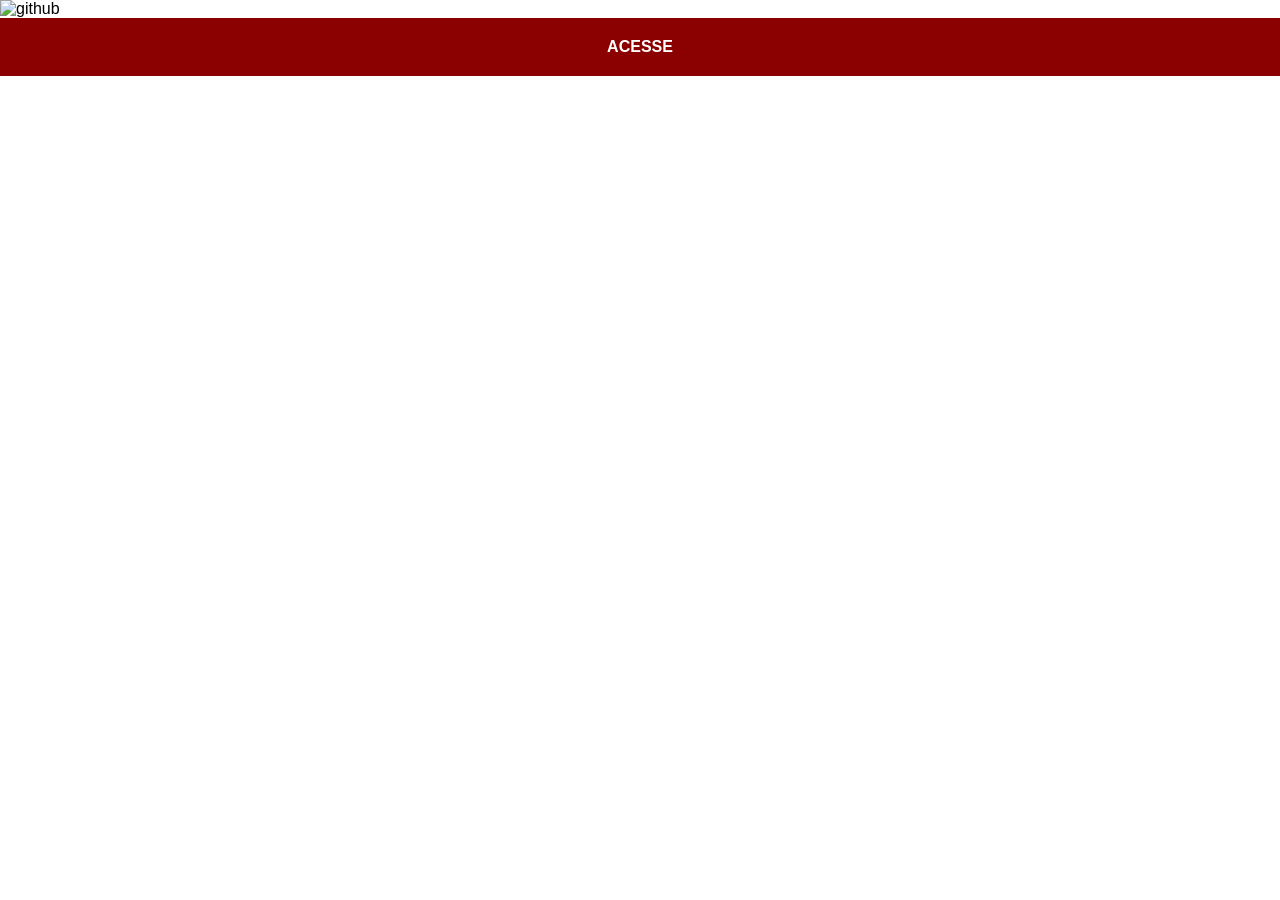
==== github.html @ 0ae4f5d8 "Atualização - Projeto Social" ====
<!DOCTYPE html>
<html lang="en">
<head>
    <meta charset="UTF-8">
    <meta name="viewport" content="width=device-width, initial-scale=1.0">
    <title>GitHub</title>
    <link rel="stylesheet" href="estilos/social.css">
</head>
<body>
    <img src="imagens/tela-github.jpg" alt="github">
    <a href="https://gustavoguanabara.github.io" target="_blank">ACESSE</a>
</body>
</html>
---- estilos/social.css ----
@charset "UTF-8";

        * {
            margin: 0px;
            padding: 0px;
            font-family: Arial, Helvetica, sans-serif;
        }

        ::-webkit-scrollbar {
            width: 0px;
            height: 0px;
        }

        img {
            width: 100vw;
        }

        a {
            display: block;
            background-color: darkred;
            padding: 20px;
            text-align: center;
            font-weight: bold;
            text-decoration: none;
            color: white;
        }

        a:hover {
            background-color: red;
        }
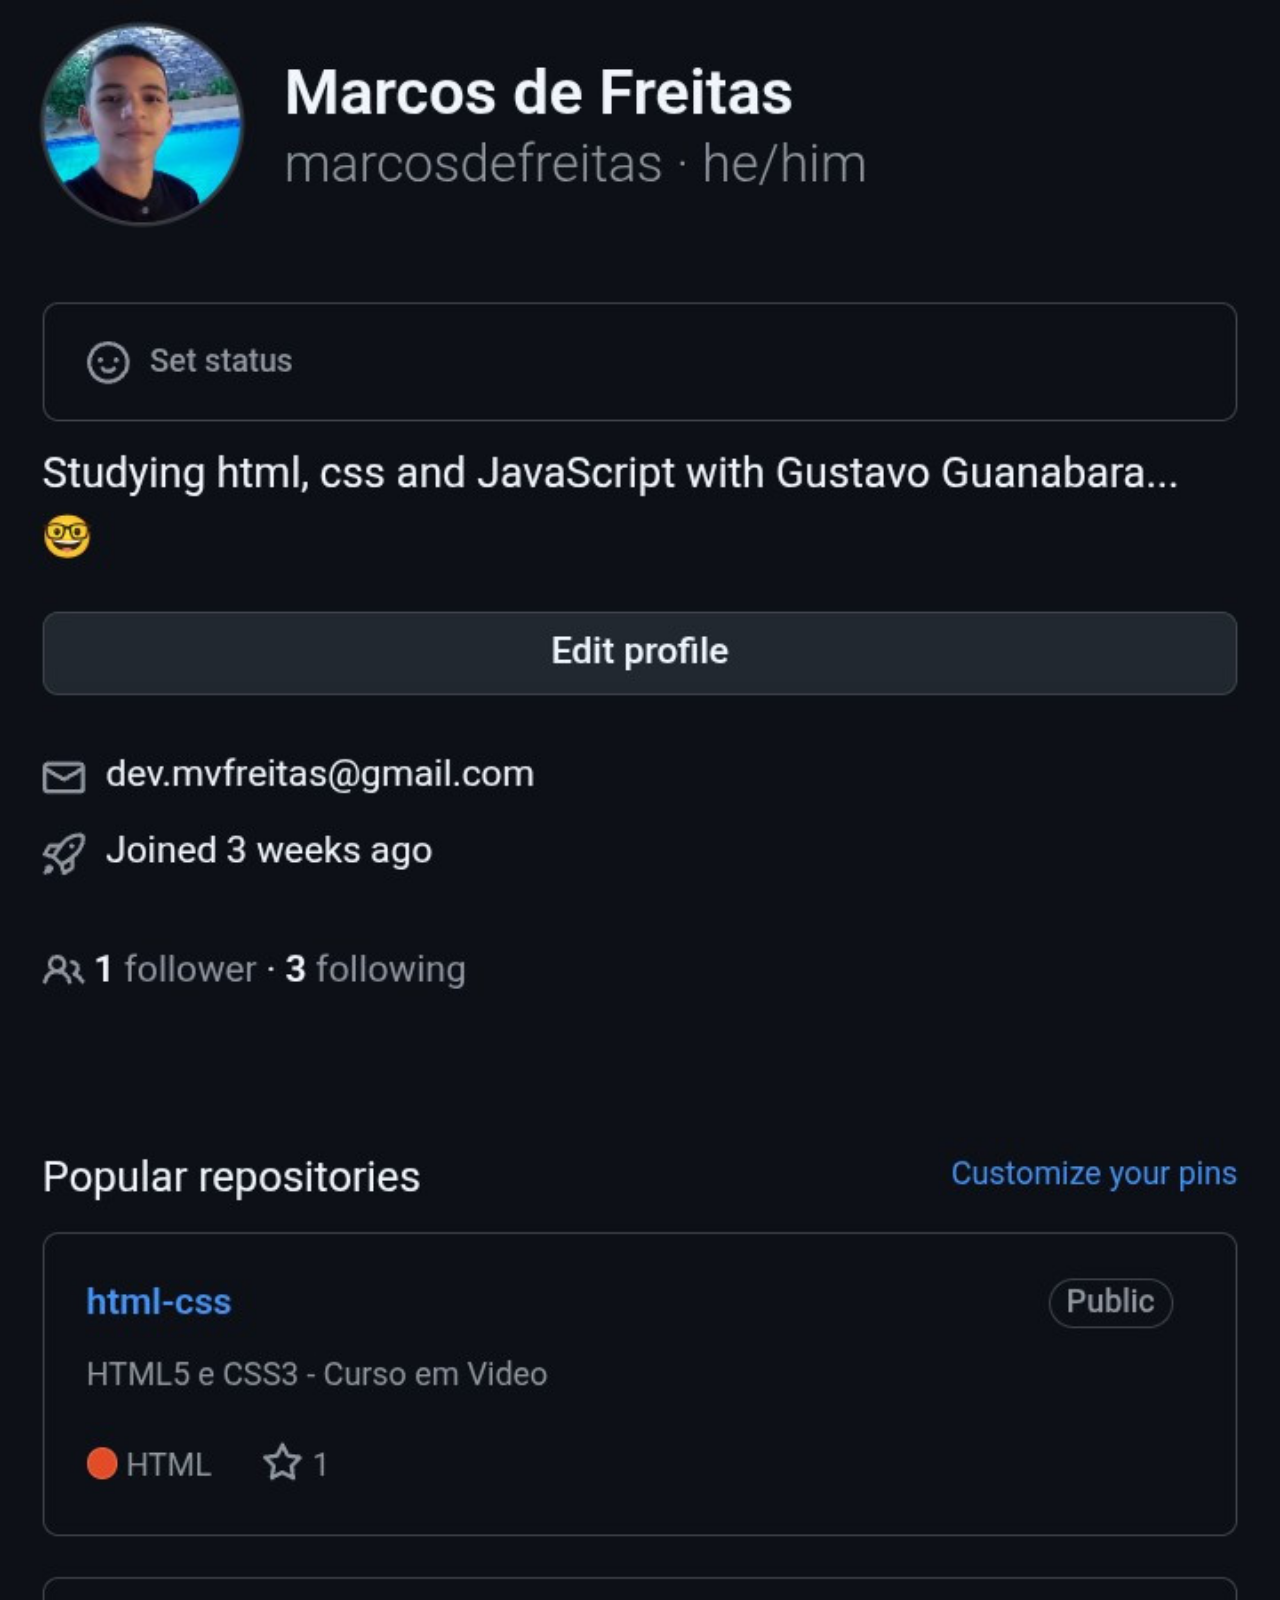
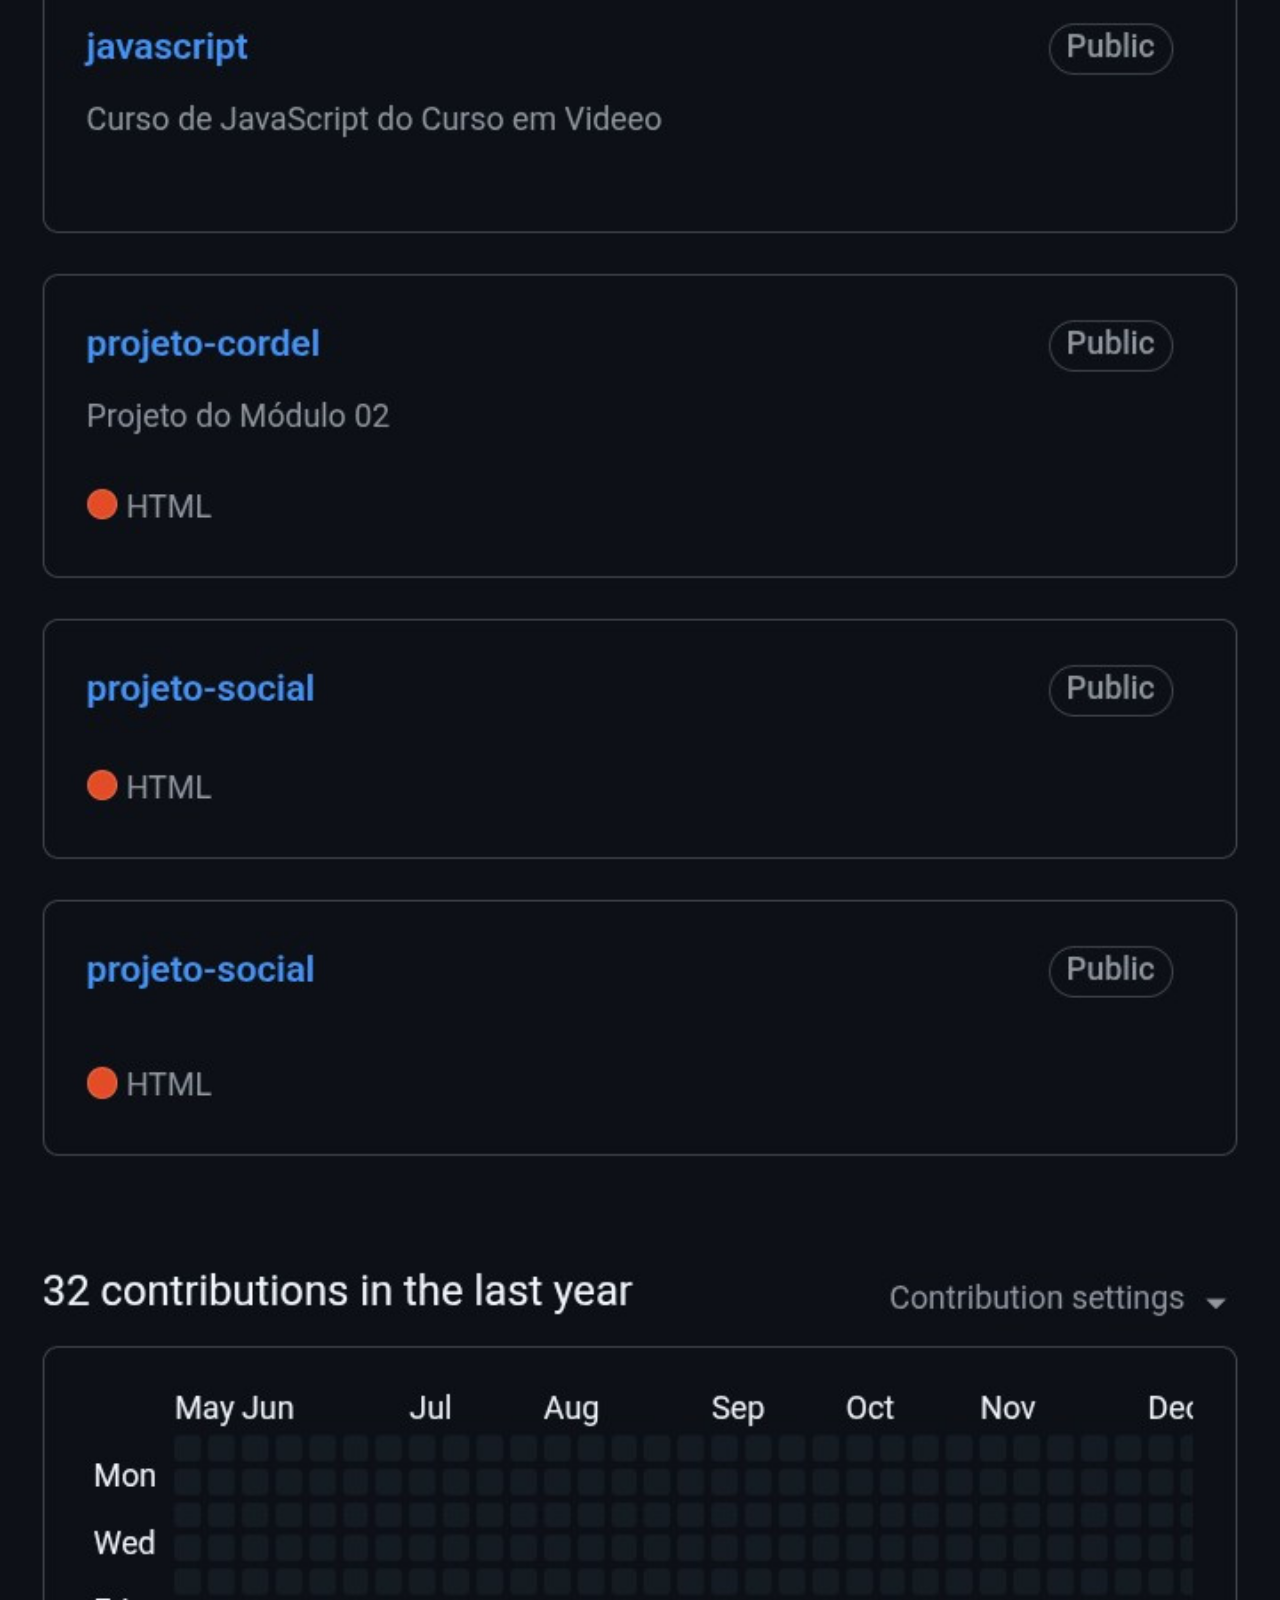
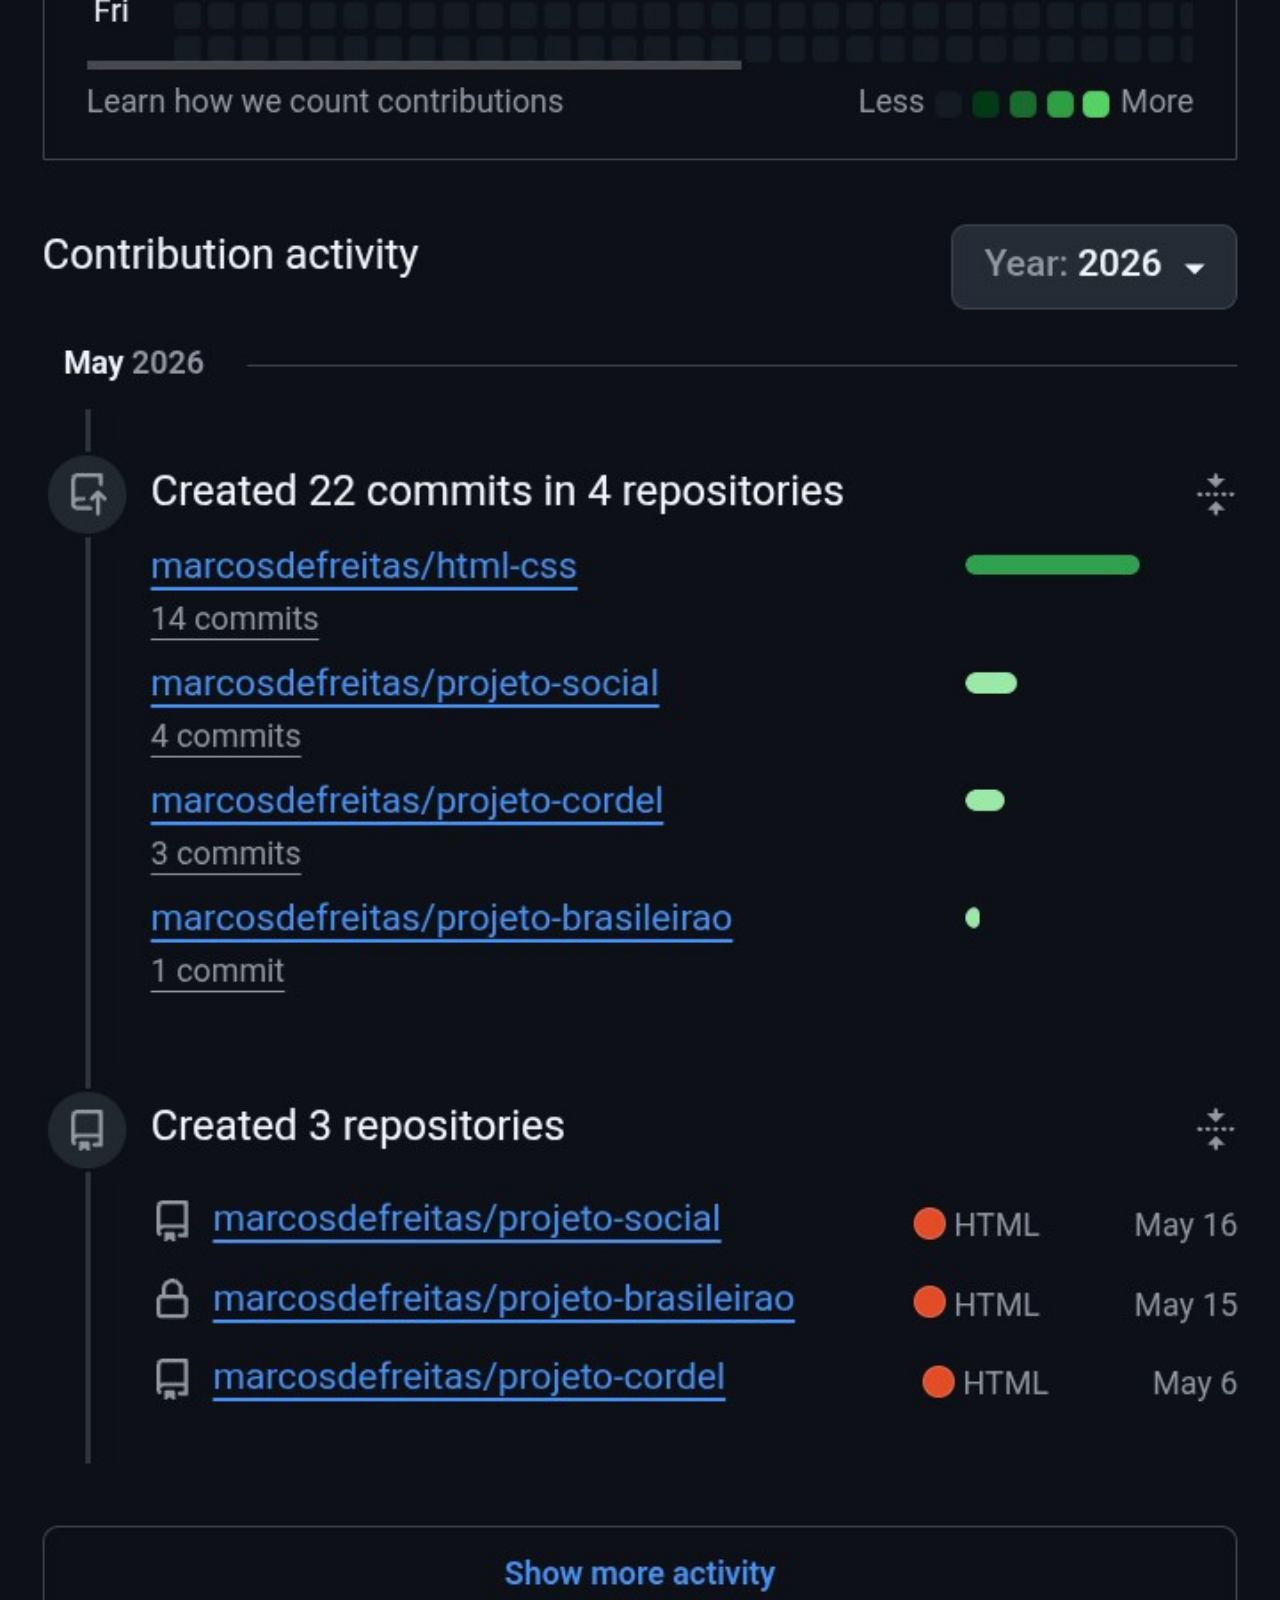
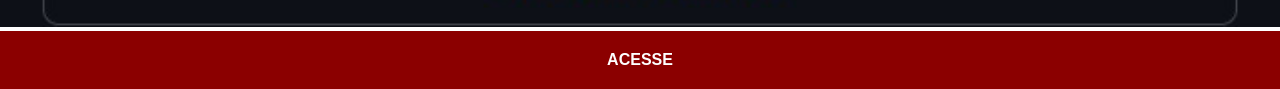
==== commit 181066b7: "imagens - Redes Sociais" ====
--- a/github.html
+++ b/github.html
@@ -7,7 +7,7 @@
     <link rel="stylesheet" href="estilos/social.css">
 </head>
 <body>
-    <img src="imagens/tela-github.jpg" alt="github">
-    <a href="https://gustavoguanabara.github.io" target="_blank">ACESSE</a>
+    <img src="imagens/tela-github.jpeg" alt="github">
+    <a href="https://marcosdefreitas.github.io/html-css/" target="_blank">ACESSE</a>
 </body>
 </html>
